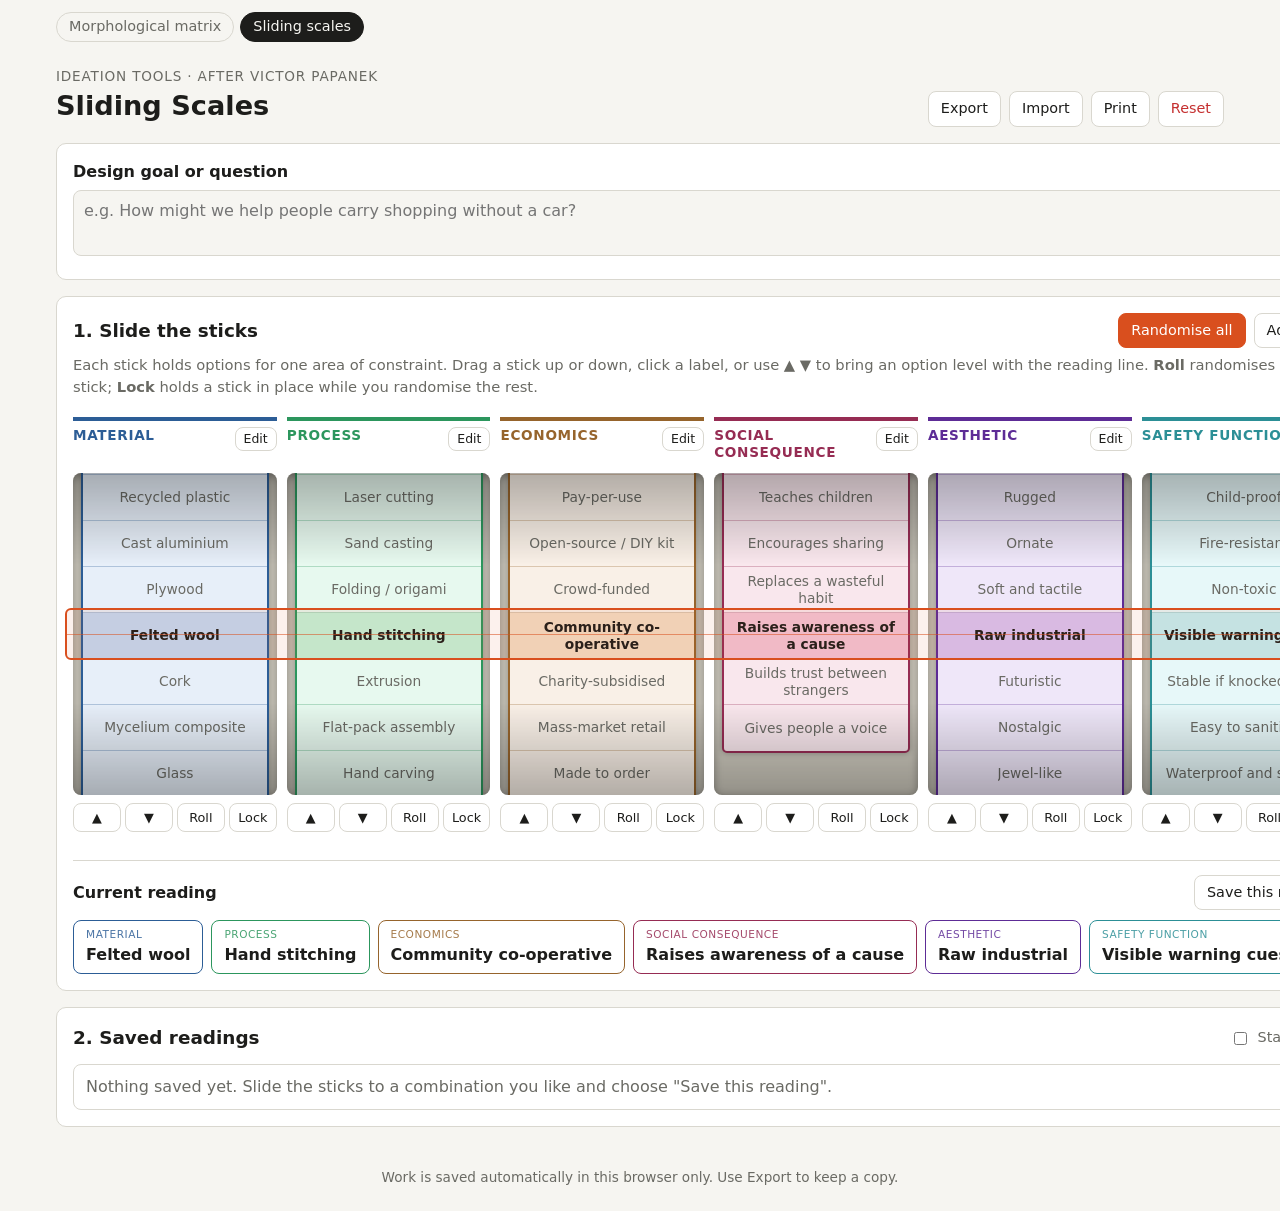
==== sliding-scales.html @ 0ce2bdae "Add sliding scales tool New page with draggable sticks of labels read against a fixed reading line. " ====
<!doctype html>
<html lang="en">
<head>
  <meta charset="utf-8">
  <meta name="viewport" content="width=device-width, initial-scale=1">
  <title>Sliding Scales · Ideation Tools</title>
  <link rel="stylesheet" href="style.css">
  <link rel="stylesheet" href="sliding-scales.css">
</head>
<body>
  <nav class="tools-nav" aria-label="Tools">
    <a href="index.html">Morphological matrix</a>
    <a href="sliding-scales.html" aria-current="page">Sliding scales</a>
  </nav>
  <header class="site-header">
    <div>
      <p class="eyebrow">Ideation tools · after Victor Papanek</p>
      <h1>Sliding Scales</h1>
    </div>
    <div class="toolbar">
      <button id="btn-export" type="button">Export</button>
      <label class="button" for="file-import">Import</label>
      <input id="file-import" type="file" accept="application/json" hidden>
      <button id="btn-print" type="button">Print</button>
      <button id="btn-reset" type="button" class="danger">Reset</button>
    </div>
  </header>

  <main>
    <section class="panel" aria-labelledby="goal-label">
      <label id="goal-label" for="goal" class="big-label">Design goal or question</label>
      <textarea id="goal" rows="2" placeholder="e.g. How might we help people carry shopping without a car?"></textarea>
    </section>

    <section class="panel" aria-labelledby="rule-heading">
      <div class="panel-head">
        <h2 id="rule-heading">1. Slide the sticks</h2>
        <div class="toolbar">
          <button id="btn-random" type="button" class="primary">Randomise all</button>
          <button id="btn-add" type="button">Add stick</button>
        </div>
      </div>
      <p class="hint">Each stick holds options for one area of constraint. Drag a stick up or down, click a label, or use ▲ ▼ to bring an option level with the reading line. <strong>Roll</strong> randomises one stick; <strong>Lock</strong> holds a stick in place while you randomise the rest.</p>

      <div class="rule-scroll">
        <div id="sticks" class="sticks"></div>
      </div>

      <div class="reading">
        <div class="panel-head">
          <h3 class="sub">Current reading</h3>
          <button id="btn-save" type="button">Save this reading</button>
        </div>
        <ul id="reading" class="reading-list" aria-live="polite"></ul>
      </div>
    </section>

    <section class="panel" aria-labelledby="saved-heading">
      <div class="panel-head">
        <h2 id="saved-heading">2. Saved readings <span id="saved-count" class="count"></span></h2>
        <label class="size"><input type="checkbox" id="starred-only"> Starred only</label>
      </div>
      <ol id="saved" class="ideas saved"></ol>
    </section>
  </main>

  <dialog id="stick-editor">
    <form method="dialog" id="stick-form">
      <h3>Edit stick</h3>
      <label for="stick-title" class="big-label">Area of constraint</label>
      <input id="stick-title" type="text" placeholder="e.g. Material">
      <label for="stick-labels" class="big-label" style="margin-top:12px">Labels, one per line</label>
      <textarea id="stick-labels" rows="10" spellcheck="true"></textarea>
      <p class="hint" style="margin:6px 0 0">Top to bottom is the order along the stick. Blank lines are ignored.</p>
      <div class="actions wrap">
        <button type="button" id="stick-left">← Move left</button>
        <button type="button" id="stick-right">Move right →</button>
        <button type="button" id="stick-delete" class="danger">Delete stick</button>
        <span class="spacer"></span>
        <button type="submit" value="done" class="primary">Done</button>
      </div>
    </form>
  </dialog>

  <dialog id="add-dialog">
    <form method="dialog">
      <h3>Add a stick</h3>
      <p class="hint" id="add-note" style="margin-top:0">Pick a ready-made stick, or start with a blank one and fill in your own labels.</p>
      <div id="add-list" class="add-list"></div>
      <div class="actions">
        <span class="spacer"></span>
        <button type="submit" value="cancel">Cancel</button>
      </div>
    </form>
  </dialog>

  <footer>Work is saved automatically in this browser only. Use Export to keep a copy.</footer>
  <script src="sliding-scales.js"></script>
</body>
</html>
---- style.css ----
:root {
  --bg: #f6f5f1;
  --surface: #fff;
  --ink: #1d1d1b;
  --muted: #6a6a64;
  --line: #d9d7cf;
  --accent: #d94f1e;
  --accent-ink: #fff;
  --filled: #fde9df;
  --a: #2b6cb0;
  --b: #2f855a;
  --c: #b7791f;
  --radius: 10px;
}
@media (prefers-color-scheme: dark) {
  :root {
    --bg: #17171a; --surface: #202024; --ink: #efeee9; --muted: #a2a29a;
    --line: #36363c; --filled: #40261b; --a: #63a4f0; --b: #5ec18c; --c: #e3b04e;
  }
}
* { box-sizing: border-box; }
body {
  margin: 0; background: var(--bg); color: var(--ink);
  font: 16px/1.5 system-ui, -apple-system, "Segoe UI", sans-serif;
}
.tools-nav { display: flex; gap: 6px; flex-wrap: wrap; max-width: 1200px; margin: 0 auto; padding: 12px 16px 0; }
.tools-nav a { color: var(--muted); text-decoration: none; font-size: .9rem; padding: 3px 12px; border-radius: 99px; border: 1px solid var(--line); }
.tools-nav a:hover { border-color: var(--ink); color: var(--ink); }
.tools-nav a[aria-current="page"] { background: var(--ink); color: var(--bg); border-color: var(--ink); }
.site-header {
  display: flex; flex-wrap: wrap; gap: 12px; justify-content: space-between; align-items: end;
  max-width: 1200px; margin: 0 auto; padding: 24px 16px 8px;
}
h1 { margin: 0; font-size: 1.7rem; }
h2 { margin: 0; font-size: 1.15rem; }
.eyebrow { margin: 0; color: var(--muted); font-size: .85rem; text-transform: uppercase; letter-spacing: .06em; }
main { max-width: 1200px; margin: 0 auto; padding: 8px 16px 40px; display: grid; gap: 16px; }
.panel { background: var(--surface); border: 1px solid var(--line); border-radius: var(--radius); padding: 16px; }
.panel-head { display: flex; flex-wrap: wrap; gap: 8px; justify-content: space-between; align-items: center; }
.hint { color: var(--muted); margin: 6px 0 14px; font-size: .92rem; }
.big-label { display: block; font-weight: 600; margin-bottom: 6px; }
.count { color: var(--muted); font-weight: 400; font-size: .9rem; }

textarea, input[type=text], select {
  width: 100%; font: inherit; color: inherit; background: var(--bg);
  border: 1px solid var(--line); border-radius: 8px; padding: 8px 10px;
}
textarea { resize: vertical; }
textarea:focus, input:focus, select:focus, button:focus-visible { outline: 2px solid var(--accent); outline-offset: 1px; }
.size { display: flex; align-items: center; gap: 8px; font-size: .9rem; color: var(--muted); }
.size select { width: auto; }

button, .button {
  font: inherit; font-size: .9rem; cursor: pointer; padding: 6px 12px; border-radius: 8px;
  border: 1px solid var(--line); background: var(--surface); color: var(--ink); display: inline-block;
}
button:hover, .button:hover { border-color: var(--ink); }
button.primary { background: var(--accent); color: var(--accent-ink); border-color: var(--accent); }
button.danger { color: #c53030; }
.toolbar { display: flex; gap: 8px; flex-wrap: wrap; }

/* Dimension setup */
.dims { display: grid; gap: 16px; grid-template-columns: repeat(auto-fit, minmax(240px, 1fr)); }
.dim { border-top: 4px solid var(--dc); padding-top: 8px; }
.dim[data-d="0"] { --dc: var(--a); } .dim[data-d="1"] { --dc: var(--b); } .dim[data-d="2"] { --dc: var(--c); }
.dim .tag { font-size: .75rem; font-weight: 700; color: var(--dc); text-transform: uppercase; letter-spacing: .06em; }
.dim .title { font-weight: 600; margin: 2px 0 8px; }
.dim ol { list-style: none; margin: 0; padding: 0; display: grid; gap: 6px; counter-reset: p; }
.dim li { display: flex; gap: 6px; align-items: center; }
.dim li::before { counter-increment: p; content: counter(p); width: 1.3em; color: var(--muted); font-size: .85rem; text-align: right; }

/* Isometric cube */
.cube-wrap { margin-bottom: 24px; }
.sub { margin: 0; font-size: 1rem; }
#cube { width: 100%; max-width: 760px; height: auto; display: block; margin: 0 auto; }
#cube .cb { cursor: pointer; outline: none; }
#cube .cb polygon { stroke: var(--muted); stroke-width: .8; stroke-linejoin: round; fill: var(--surface); fill-opacity: .06; stroke-opacity: .55; }
#cube .cb .t { fill-opacity: .12; }
#cube .cb.filled polygon { stroke-opacity: 1; }
#cube .cb.filled polygon { stroke: var(--ink); stroke-width: 1; fill-opacity: 1; }
#cube .cb.filled .t { fill: #f58a5f; }
#cube .cb.filled .l { fill: var(--accent); }
#cube .cb.filled .r { fill: #a63a12; }
#cube .cb.starred polygon { stroke: #f5c518; stroke-width: 2; }
#cube .cb:hover polygon, #cube .cb:focus-visible polygon { stroke: var(--ink); stroke-width: 2.2; fill-opacity: .9; }
#cube .cb:not(.filled):hover polygon, #cube .cb:not(.filled):focus-visible polygon { fill: var(--filled); }
#cube text { font-size: 11px; fill: var(--muted); }
#cube text.axis { font-size: 13px; font-weight: 700; }
#cube .ax-0 { fill: var(--a); } #cube .ax-1 { fill: var(--b); } #cube .ax-2 { fill: var(--c); }
.legend { display: flex; gap: 14px; flex-wrap: wrap; justify-content: center; font-size: .85rem; color: var(--muted); margin: 4px 0 0; align-items: center; }
.sw { display: inline-block; width: 14px; height: 14px; border: 1px solid var(--muted); border-radius: 3px; vertical-align: -2px; margin-right: -8px; }
.sw.filled { background: var(--accent); border-color: var(--ink); }
.sw.star { background: var(--accent); border: 2px solid #f5c518; }

/* Matrix */
.matrix { display: grid; gap: 20px; grid-template-columns: repeat(auto-fit, minmax(min(100%, 420px), 1fr)); }
.slice h3 { margin: 0 0 6px; font-size: .95rem; color: var(--c); }
.slice h3 span { color: var(--muted); font-weight: 400; }
table.grid { width: 100%; border-collapse: separate; border-spacing: 3px; table-layout: fixed; }
.grid th { font-size: .78rem; font-weight: 600; padding: 4px; overflow-wrap: anywhere; }
.grid thead th { color: var(--b); }
.grid tbody th { color: var(--a); text-align: right; width: 22%; }
.grid td { padding: 0; }
.cell {
  width: 100%; min-height: 64px; padding: 5px; text-align: left; vertical-align: top;
  font-size: .76rem; line-height: 1.25; border-radius: 6px; background: var(--bg);
  border: 1px dashed var(--line); color: var(--muted); overflow: hidden;
}
.cell.filled { background: var(--filled); border: 1px solid var(--accent); color: var(--ink); }
.cell .star { color: var(--accent); }
.cell .txt { display: -webkit-box; -webkit-line-clamp: 3; -webkit-box-orient: vertical; overflow: hidden; }

/* Ideas */
.ideas { list-style: none; margin: 12px 0 0; padding: 0; display: grid; gap: 10px; }
.ideas li { border: 1px solid var(--line); border-radius: 8px; padding: 10px 12px; cursor: pointer; }
.ideas li:hover { border-color: var(--accent); }
.chips { display: flex; flex-wrap: wrap; gap: 6px; margin-bottom: 6px; }
.chip { font-size: .78rem; padding: 1px 8px; border-radius: 99px; border: 1px solid var(--dc); color: var(--dc); }
.chip.a { --dc: var(--a); } .chip.b { --dc: var(--b); } .chip.c { --dc: var(--c); }
.ideas p { margin: 0; white-space: pre-wrap; }
.empty { color: var(--muted); }

/* Dialog */
dialog { border: 1px solid var(--line); border-radius: var(--radius); background: var(--surface); color: var(--ink); width: min(560px, calc(100vw - 32px)); padding: 20px; }
dialog::backdrop { background: rgb(0 0 0 / .45); }
dialog h3 { margin: 0 0 8px; }
.combo { list-style: none; margin: 0 0 14px; padding: 0; display: grid; gap: 4px; }
.combo li { padding: 6px 10px; border-left: 4px solid var(--dc); background: var(--bg); border-radius: 4px; }
.combo li small { color: var(--muted); display: block; font-size: .72rem; text-transform: uppercase; letter-spacing: .05em; }
.combo .a { --dc: var(--a); } .combo .b { --dc: var(--b); } .combo .c { --dc: var(--c); }
.star { display: flex; gap: 6px; align-items: center; margin-top: 10px; font-size: .9rem; }
.actions { display: flex; margin-top: 14px; gap: 8px; }
.spacer { flex: 1; }
footer { text-align: center; color: var(--muted); font-size: .85rem; padding: 0 16px 24px; }

@media print {
  .tools-nav, .toolbar, .size, dialog, footer, .dims input { display: none; }
  body { background: #fff; color: #000; }
  .panel { break-inside: avoid; border-color: #999; }
}
---- sliding-scales.css ----
/* Sliding scales: builds on style.css */
.sticks, .stick { --item: 46px; --rows: 7; --head: 56px; }

.rule-scroll { overflow-x: auto; padding: 4px 10px 10px; margin: 0 -10px; }
.sticks {
  position: relative; display: flex; gap: 10px; width: max-content; min-width: 100%;
  --item: 46px; --rows: 7; --head: 56px;
}
.sticks > .empty { align-self: center; padding: 40px 0; width: 100%; text-align: center; }

.stick {
  --sc: hsl(var(--h) 55% 38%);
  --tint: hsl(var(--h) 60% 94%);
  --tint-on: hsl(var(--h) 65% 86%);
  flex: 1 0 168px; max-width: 240px; display: flex; flex-direction: column;
}
@media (prefers-color-scheme: dark) {
  .stick {
    --sc: hsl(var(--h) 60% 66%);
    --tint: hsl(var(--h) 25% 17%);
    --tint-on: hsl(var(--h) 30% 26%);
  }
}

.stick-head {
  height: var(--head); display: flex; gap: 4px; align-items: flex-start; justify-content: space-between;
  border-top: 4px solid var(--sc); padding-top: 6px;
}
.stick-head h3 {
  margin: 0; font-size: .85rem; line-height: 1.25; color: var(--sc);
  text-transform: uppercase; letter-spacing: .05em;
  display: -webkit-box; -webkit-line-clamp: 3; -webkit-box-orient: vertical; overflow: hidden; overflow-wrap: anywhere;
}
.stick-head button { padding: 2px 8px; font-size: .78rem; flex: none; }

.window {
  position: relative; height: calc(var(--rows) * var(--item)); overflow: hidden;
  background: #cdc9bd; border-radius: 8px; box-shadow: inset 0 2px 8px rgb(0 0 0 / .35);
  cursor: grab; user-select: none; -webkit-user-select: none; touch-action: pan-x;
}
@media (prefers-color-scheme: dark) { .window { background: #0d0d0f; } }
.window:active { cursor: grabbing; }
.window:focus-visible { outline: 2px solid var(--accent); outline-offset: 2px; }
.window::before, .window::after {
  content: ""; position: absolute; left: 0; right: 0; height: calc(var(--item) * 2); z-index: 2; pointer-events: none;
}
.window::before { top: 0; background: linear-gradient(rgb(0 0 0 / .28), transparent); }
.window::after { bottom: 0; background: linear-gradient(transparent, rgb(0 0 0 / .28)); }

.track {
  margin: 0 8px; background: var(--tint);
  border: 2px solid var(--sc); border-radius: 5px; will-change: transform;
  box-shadow: 0 0 6px rgb(0 0 0 / .3);
}
.item {
  height: var(--item); padding: 0 8px; display: flex; align-items: center; justify-content: center; text-align: center;
  font-size: .86rem; line-height: 1.2; color: var(--muted); border-bottom: 1px solid color-mix(in srgb, var(--sc) 30%, transparent);
  transition: color .2s, background .2s;
}
.item:last-child { border-bottom: 0; }
.item > span { display: -webkit-box; -webkit-line-clamp: 2; -webkit-box-orient: vertical; overflow: hidden; overflow-wrap: anywhere; }
.item.on { color: var(--ink); font-weight: 650; background: var(--tint-on); }

.stick.locked .window { cursor: not-allowed; }
.stick.locked .track { border-style: dashed; }

.stick-foot { display: flex; gap: 4px; margin-top: 8px; }
.stick-foot button { flex: 1; padding: 4px 0; font-size: .8rem; min-width: 0; }
.stick-foot button[aria-pressed="true"] { background: var(--sc); border-color: var(--sc); color: var(--surface); }
.stick-foot button:disabled { opacity: .4; cursor: not-allowed; }

/* Reading line: the "cursor" of the slide rule */
.cursor {
  position: absolute; left: -8px; right: -8px; z-index: 5; pointer-events: none;
  top: calc(var(--head) + (var(--rows) - 1) / 2 * var(--item) - 3px); height: calc(var(--item) + 6px);
  border: 2px solid var(--accent); border-radius: 6px; background: rgb(217 79 30 / .08);
}
.cursor::before {
  content: ""; position: absolute; left: 0; right: 0; top: 50%; border-top: 1px solid rgb(217 79 30 / .55);
}

/* Reading */
.reading { margin-top: 18px; border-top: 1px solid var(--line); padding-top: 14px; }
.reading-list { list-style: none; margin: 10px 0 0; padding: 0; display: flex; flex-wrap: wrap; gap: 8px; }
.reading-list .none { color: var(--muted); }
.chip.stk { --dc: hsl(var(--h) 55% 38%); display: inline-flex; flex-direction: column; border-radius: 8px; padding: 3px 10px; }
.chip.stk small { font-size: .66rem; text-transform: uppercase; letter-spacing: .05em; opacity: .85; }
.chip.stk b { font-weight: 650; color: var(--ink); font-size: .9rem; }
.reading-list .chip.stk { padding: 6px 12px; }
.reading-list .chip.stk b { font-size: 1rem; }
@media (prefers-color-scheme: dark) { .chip.stk { --dc: hsl(var(--h) 60% 66%); } }

/* Saved readings */
.saved li { cursor: default; display: grid; gap: 8px; }
.saved li:hover { border-color: var(--line); }
.saved .row { display: flex; align-items: center; gap: 8px; flex-wrap: wrap; }
.saved textarea { font-size: .92rem; }
.saved .star { margin: 0; }

/* Dialogs */
.actions.wrap { flex-wrap: wrap; }
.add-list { display: grid; gap: 8px; max-height: 55vh; overflow: auto; }
.add-list button { text-align: left; display: block; width: 100%; border-left: 4px solid var(--sc, var(--line)); padding: 8px 12px; }
.add-list button b { display: block; }
.add-list button small { color: var(--muted); display: block; }
.add-list button .tag { float: right; font-size: .72rem; color: var(--muted); }

@media print {
  .stick-foot, .stick-head button, #btn-save, .saved .row { display: none; }
  .rule-scroll { overflow: visible; }
  .window::before, .window::after { display: none; }
}
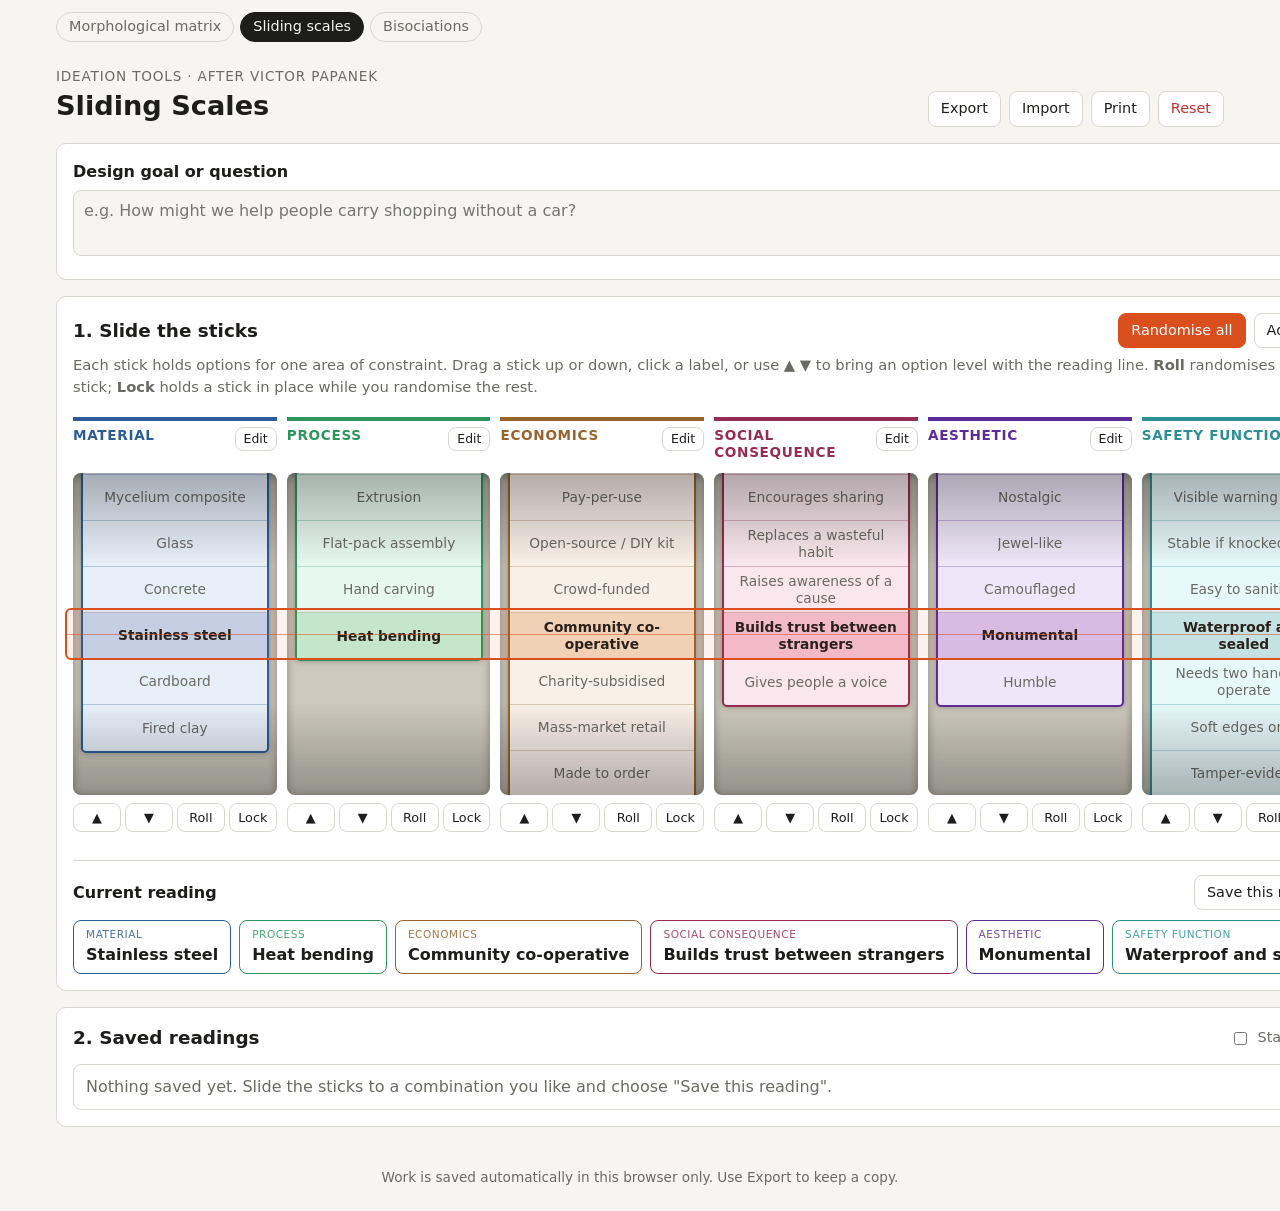
==== commit d9d66180: "Add bisociations tool Co-Authored-By: Claude Sonnet 5.5 <noreply@anthropic.com>" ====
--- a/sliding-scales.html
+++ b/sliding-scales.html
@@ -11,6 +11,7 @@
   <nav class="tools-nav" aria-label="Tools">
     <a href="index.html">Morphological matrix</a>
     <a href="sliding-scales.html" aria-current="page">Sliding scales</a>
+    <a href="bisociations.html">Bisociations</a>
   </nav>
   <header class="site-header">
     <div>
